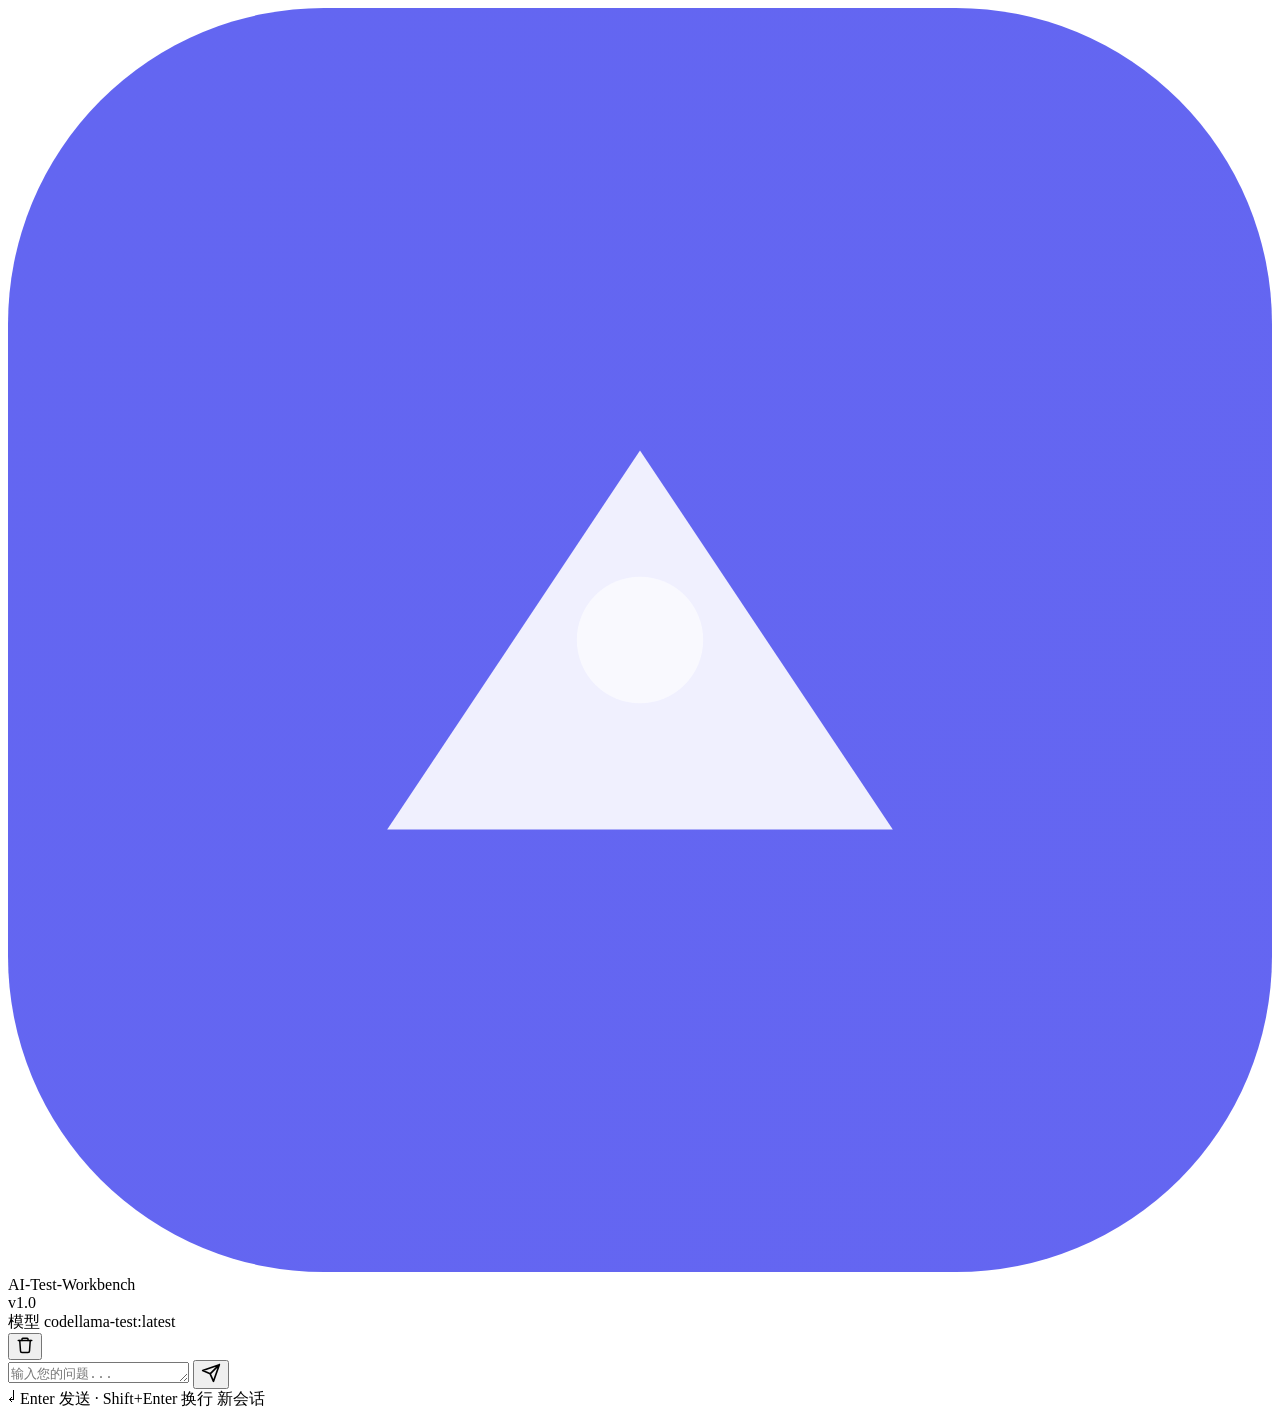
==== frontend/index.html @ e47e8005 "feat:构建合适的前端界面" ====
<!DOCTYPE html>
<html lang="zh-CN">
<head>
    <meta charset="UTF-8">
    <meta name="viewport" content="width=device-width, initial-scale=1.0">
    <title>AI-Test-Workbench</title>
    <link rel="stylesheet" href="/static/css/style.css">
</head>
<body>
    <!-- ==================== 顶栏 ==================== -->
    <header class="header">
        <div class="header-left">
            <div class="logo-wrapper">
                <svg class="logo-icon" viewBox="0 0 40 40" fill="none" xmlns="http://www.w3.org/2000/svg">
                    <rect width="40" height="40" rx="10" fill="url(#logoGrad)"/>
                    <path d="M12 26L20 14L28 26H12Z" fill="white" opacity="0.9"/>
                    <circle cx="20" cy="20" r="2" fill="white" opacity="0.6"/>
                    <defs>
                        <linearGradient id="logoGrad" x1="0" y1="0" x2="40" y2="40">
                            <stop offset="0%" stop-color="#6366f1"/>
                            <stop offset="100%" stop-color="#8b5cf6"/>
                        </linearGradient>
                    </defs>
                </svg>
                <span class="app-name">AI-Test-Workbench</span>
            </div>
            <span class="app-badge">v1.0</span>
        </div>
        <div class="header-right">
            <div class="model-selector">
                <span class="model-label">模型</span>
                <span class="model-name" id="modelName">codellama-test:latest</span>
                <span class="model-status">
                    <span class="status-dot online"></span>
                </span>
            </div>
            <button class="btn-icon" id="clearBtn" title="清空对话">
                <svg width="18" height="18" viewBox="0 0 24 24" fill="none" stroke="currentColor" stroke-width="2" stroke-linecap="round" stroke-linejoin="round">
                    <path d="M3 6h18"/>
                    <path d="M8 6V4a1 1 0 011-1h6a1 1 0 011 1v2"/>
                    <path d="M19 6l-1 14a2 2 0 01-2 2H8a2 2 0 01-2-2L5 6"/>
                </svg>
            </button>
        </div>
    </header>

    <!-- ==================== 主内容区 ==================== -->
    <main class="main-content" id="mainContent">
        <!-- 消息将动态渲染到这里 -->
        <div class="messages-container" id="messagesContainer">
            <!-- 欢迎消息由 JavaScript 渲染 -->
        </div>

        <!-- 加载指示器 -->
        <div class="typing-indicator" id="typingIndicator" style="display: none;">
            <div class="message assistant">
                <div class="message-avatar">
                    <svg width="20" height="20" viewBox="0 0 24 24" fill="none" stroke="currentColor" stroke-width="2">
                        <path d="M12 2a10 10 0 0110 10 10 10 0 01-10 10 10 10 0 01-10-10 10 10 0 0110-10z"/>
                        <path d="M12 6v6l4 2"/>
                    </svg>
                </div>
                <div class="message-bubble">
                    <span class="typing-dots">
                        <span></span><span></span><span></span>
                    </span>
                </div>
            </div>
        </div>

        <!-- 滚动到底部按钮 -->
        <button class="scroll-bottom-btn" id="scrollBottomBtn" style="display: none;">
            <svg width="16" height="16" viewBox="0 0 24 24" fill="none" stroke="currentColor" stroke-width="2.5">
                <path d="M12 5v14M5 12l7 7 7-7"/>
            </svg>
        </button>
    </main>

    <!-- ==================== 底部输入区 ==================== -->
    <footer class="input-area">
        <div class="input-wrapper">
            <!-- 模板快捷按钮栏（新增） -->
            <div class="template-bar" id="templateBar">
                <!-- 模板按钮由 JavaScript 动态渲染 -->
            </div>
            <div class="input-container">
                <textarea
                    id="messageInput"
                    placeholder="输入您的问题..."
                    rows="1"
                ></textarea>
                <button class="btn-send" id="sendBtn">
                    <svg width="20" height="20" viewBox="0 0 24 24" fill="none" stroke="currentColor" stroke-width="2" stroke-linecap="round" stroke-linejoin="round">
                        <path d="M22 2L11 13M22 2l-7 20-4-9-9-4 20-7z"/>
                    </svg>
                </button>
            </div>
            <div class="input-hint">
                <span class="hint-text">↵ Enter 发送 · Shift+Enter 换行</span>
                <span class="session-info" id="sessionInfo">新会话</span>
            </div>
        </div>
    </footer>

    <!-- ==================== JavaScript ==================== -->
    <script src="/static/js/api.js"></script>
    <script src="/static/js/templates.js"></script>
    <script src="/static/js/chat.js"></script>
    <script src="/static/js/app.js"></script>
</body>
</html>
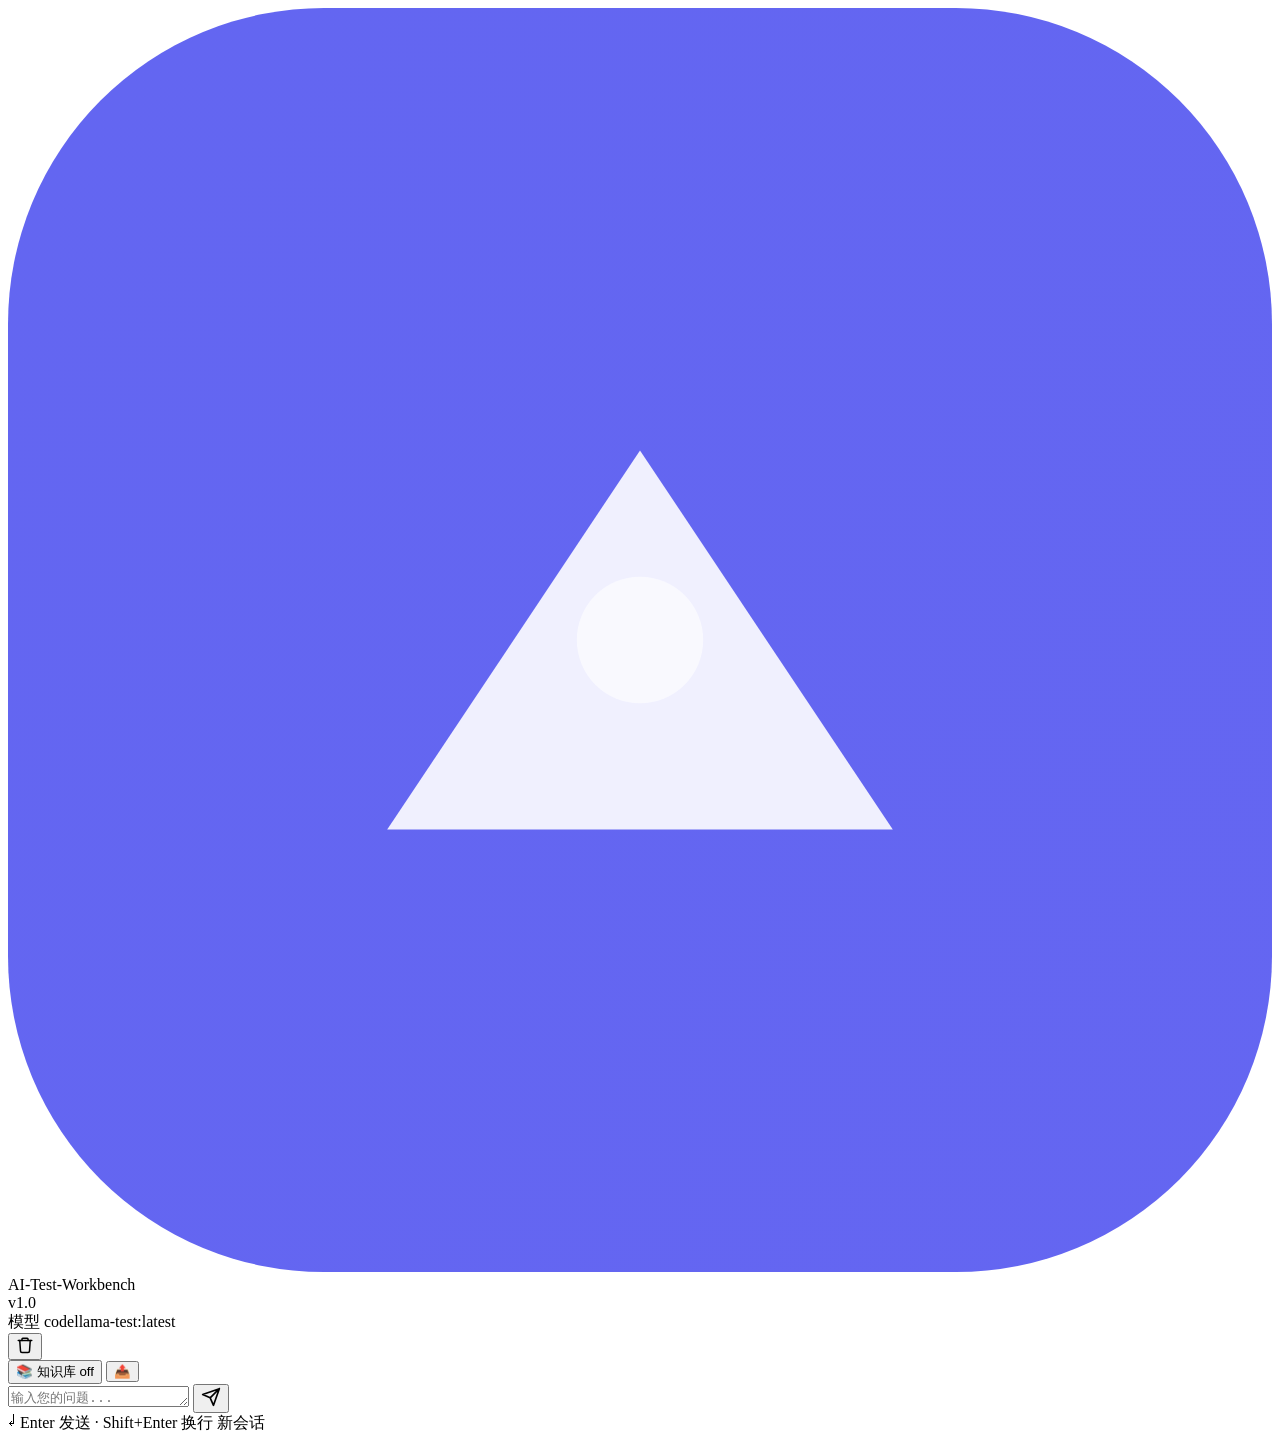
==== commit d670a89d: "feat:优化前端界面" ====
--- a/frontend/index.html
+++ b/frontend/index.html
@@ -46,7 +46,6 @@
 
     <!-- ==================== 主内容区 ==================== -->
     <main class="main-content" id="mainContent">
-        <!-- 消息将动态渲染到这里 -->
         <div class="messages-container" id="messagesContainer">
             <!-- 欢迎消息由 JavaScript 渲染 -->
         </div>
@@ -79,10 +78,23 @@
     <!-- ==================== 底部输入区 ==================== -->
     <footer class="input-area">
         <div class="input-wrapper">
-            <!-- 模板快捷按钮栏（新增） -->
-            <div class="template-bar" id="templateBar">
-                <!-- 模板按钮由 JavaScript 动态渲染 -->
+            <!-- 功能控制栏：模板按钮 + RAG 开关 -->
+            <div class="control-bar" id="controlBar">
+                <div class="template-buttons" id="templateBar">
+                    <!-- 模板按钮由 JavaScript 动态渲染 -->
+                </div>
+                <div class="control-group">
+                    <button class="rag-toggle" id="ragToggle" title="启用知识库检索增强">
+                        <span class="rag-icon">📚</span>
+                        <span class="rag-label">知识库</span>
+                        <span class="rag-status" id="ragStatus">off</span>
+                    </button>
+                    <button class="btn-upload" id="uploadBtn" title="上传文档到知识库">
+                        <span class="upload-icon">📤</span>
+                    </button>
+                </div>
             </div>
+
             <div class="input-container">
                 <textarea
                     id="messageInput"
@@ -102,9 +114,13 @@
         </div>
     </footer>
 
+    <!-- 隐藏的文件上传 input -->
+    <input type="file" id="fileInput" accept=".txt,.md,.markdown" style="display: none;">
+
     <!-- ==================== JavaScript ==================== -->
     <script src="/static/js/api.js"></script>
     <script src="/static/js/templates.js"></script>
+    <script src="/static/js/rag.js"></script>
     <script src="/static/js/chat.js"></script>
     <script src="/static/js/app.js"></script>
 </body>
